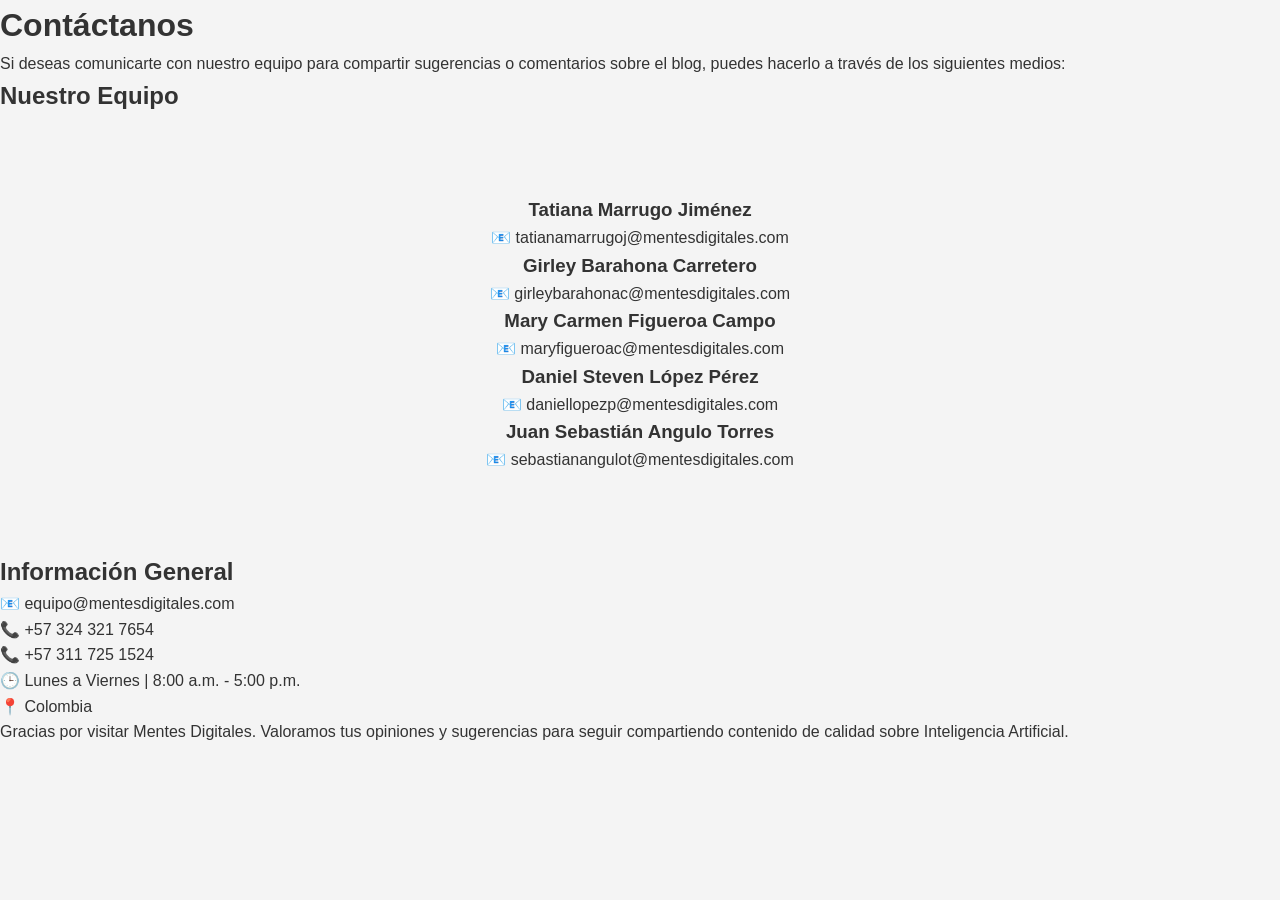
==== contacto.html @ 6fc4d938 "Agrega contenido pagina contacto" ====
<!DOCTYPE html>
<html lang="en">
<head>
    <meta charset="UTF-8">
    <meta name="viewport" content="width=device-width, initial-scale=1.0">
    <title>Contacto - Mentes Digitales</title>
    <link rel="stylesheet" href="css/estilos.css">
</head>

<body>

    <h1>Contáctanos</h1>

    <p class="intro">
        Si deseas comunicarte con nuestro equipo para compartir sugerencias
        o comentarios sobre el blog, puedes hacerlo a través de los siguientes medios:
    </p>

    <h2>Nuestro Equipo</h2>

    <div class="equipo">

        <div class="miembro">
            <h3>Tatiana Marrugo Jiménez</h3>
            <p>📧 tatianamarrugoj@mentesdigitales.com</p>
        </div>

        <div class="miembro">
            <h3>Girley Barahona Carretero</h3>
            <p>📧 girleybarahonac@mentesdigitales.com</p>
        </div>

        <div class="miembro">
            <h3>Mary Carmen Figueroa Campo</h3>
            <p>📧 maryfigueroac@mentesdigitales.com</p>
        </div>

        <div class="miembro">
            <h3>Daniel Steven López Pérez</h3>
            <p>📧 daniellopezp@mentesdigitales.com</p>
        </div>

        <div class="miembro">
            <h3>Juan Sebastián Angulo Torres</h3>
            <p>📧 sebastianangulot@mentesdigitales.com</p>
        </div>

    </div>

    <h2>Información General</h2>

    <div class="info-contacto">
        <p>📧 equipo@mentesdigitales.com</p>
        <p>📞 +57 324 321 7654</p>
        <p>📞 +57 311 725 1524</p>
        <p>🕒 Lunes a Viernes | 8:00 a.m. - 5:00 p.m.</p>
        <p>📍 Colombia</p>
    </div>

    <p class="mensaje-final">
        Gracias por visitar Mentes Digitales. Valoramos tus opiniones
        y sugerencias para seguir compartiendo contenido de calidad
        sobre Inteligencia Artificial.
    </p>

</body>
</html>
---- css/estilos.css ----
/* Elimina márgenes y espacios predeterminados */
* {
    margin: 0;
    padding: 0;
    box-sizing: border-box;
}

/* Estilos generales del cuerpo de la página */
body {
    font-family: Arial, Helvetica, sans-serif;
    background: #f4f4f4;
    color: #333;
    line-height: 1.6;
}

/* Encabezado principal */
header {
    background: #0d47a1;
    color: white;
    padding: 15px;

    /* Mantiene el menú visible al hacer scroll */
    position: sticky;
    top: 0;
    z-index: 1000;
}

/* Título principal */
header h1 {
    text-align: center;
    margin-bottom: 10px;
}

/* Lista del menú */
nav ul {
    list-style: none;
    display: flex;
    justify-content: center;
    gap: 20px;
}

/* Enlaces del menú */
nav a {
    color: white;
    text-decoration: none;
    font-weight: bold;
}

/* Efecto cuando el usuario pasa el mouse */
nav a:hover {
    color: #90caf9;
}

/* Área principal de contenido */
main {
    width: 90%;
    max-width: 1200px;
    margin: auto;
    padding: 30px 0;
}

/* Sección principal con imagen y texto */
.hero {
    display: flex;
    align-items: center;
    gap: 30px;
    margin-bottom: 40px;
}

/* Contenedor de texto */
.texto {
    flex: 1;
}

/* Contenedor de imagen */
.imagen {
    flex: 1;
}

/* Ajusta la imagen al ancho disponible */
.imagen img {
    width: 100%;
    border-radius: 10px;
}

/* Diseño general de las secciones */
section {
    background: white;
    padding: 20px;
    margin-bottom: 20px;
    border-radius: 10px;

    /* Sombra suave */
    box-shadow: 0 2px 8px rgba(0, 0, 0, 0.1);
}

/* Títulos de las secciones */
section h2 {
    color: #0d47a1;
    margin-bottom: 10px;
}

/* Pie de página */
footer {
    background: #0d47a1;
    color: white;
    text-align: center;
    padding: 20px;
    margin-top: 30px;
}

/* sección acerca de nosotros */

.about-us {
    display: flex;
    flex-wrap: wrap;
    gap: 20px;
    justify-content: center;
}

.about-us section {
    flex-basis: 519px;
    display: flex;
    flex-direction: column;
    align-items: center;
}

.about-us section img {
    width: 300px;
}


.equipo {
    max-width: 800px;
    margin: 60px auto;
    padding: 20px;
    text-align: center;
}

.equipo h2 {
    margin-bottom: 30px;
    font-size: 2rem;
}

.lista-equipo {
    list-style: none;
    padding: 0;
    margin: 0;

    display: grid;
    gap: 15px;
}

.lista-equipo li {
    padding: 15px 20px;
    border-radius: 8px;

    font-size: 1.1rem;
    font-weight: 500;

    box-shadow: 0 2px 6px rgba(0, 0, 0, 0.08);
}


footer{
    background:#0d47a1;
    color:white;
    text-align:center;
    padding:20px;
    margin-top:30px;
}

/* Título principal del footer */
footer h3{
    color: #42A5F5; /* Blanco azulado */; /* Dorado */
    font-size: 28px;
}

/* Subtítulo de integrantes */
footer h4{
    color: #90CAF9; /* Verde claro */
    font-size: 22px;
}

/* Diseño adaptable para celulares */
@media(max-width:768px) {

    /* Coloca la imagen debajo del texto */
    .hero {
        flex-direction: column;
    }

    /* Menú vertical para pantallas pequeñas */
    nav ul {
        flex-direction: column;
        text-align: center;
    }

}
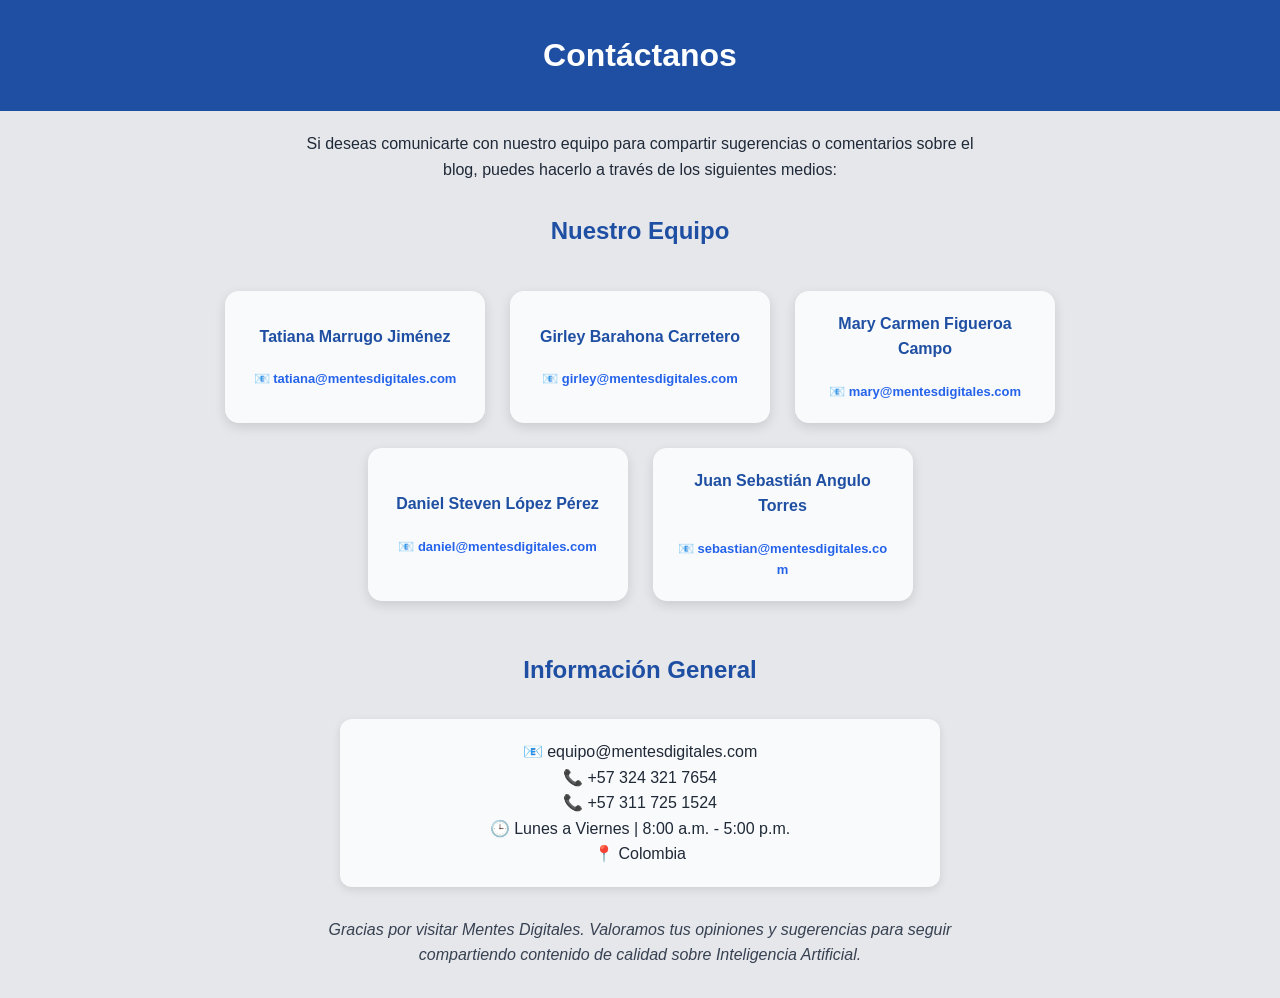
==== commit a8b99685: "Actualiza pagina contacto y dieño" ====
--- a/contacto.html
+++ b/contacto.html
@@ -22,27 +22,27 @@
 
         <div class="miembro">
             <h3>Tatiana Marrugo Jiménez</h3>
-            <p>📧 tatianamarrugoj@mentesdigitales.com</p>
+            <p>📧 tatiana@mentesdigitales.com</p>
         </div>
 
         <div class="miembro">
             <h3>Girley Barahona Carretero</h3>
-            <p>📧 girleybarahonac@mentesdigitales.com</p>
+            <p>📧 girley@mentesdigitales.com</p>
         </div>
 
         <div class="miembro">
             <h3>Mary Carmen Figueroa Campo</h3>
-            <p>📧 maryfigueroac@mentesdigitales.com</p>
+            <p>📧 mary@mentesdigitales.com</p>
         </div>
 
         <div class="miembro">
             <h3>Daniel Steven López Pérez</h3>
-            <p>📧 daniellopezp@mentesdigitales.com</p>
+            <p>📧 daniel@mentesdigitales.com</p>
         </div>
 
         <div class="miembro">
             <h3>Juan Sebastián Angulo Torres</h3>
-            <p>📧 sebastianangulot@mentesdigitales.com</p>
+            <p>📧 sebastian@mentesdigitales.com</p>
         </div>
 
     </div>
--- a/css/estilos.css
+++ b/css/estilos.css
@@ -196,4 +196,103 @@
         text-align: center;
     }
 
-}+}
+/* Diseño Contacto */
+
+* {
+    margin: 0;
+    padding: 0;
+    box-sizing: border-box;
+}
+
+body {
+    font-family: Arial, sans-serif;
+    background-color: #e5e7eb;
+    color: #1f2937;
+    line-height: 1.6;
+}
+
+h1 {
+    text-align: center;
+    background-color: #1f4fa3;
+    color: white;
+    padding: 30px 0;
+    margin-bottom: 20px;
+}
+
+h2 {
+    text-align: center;
+    color: #1f4fa3;
+    margin: 30px 0 20px;
+}
+
+h3 {
+    color: #1f4fa3;
+    margin-bottom: 10px;
+}
+
+.intro {
+    text-align: center;
+    max-width: 700px;
+    margin: 0 auto 30px;
+}
+
+.equipo {
+    max-width: 950px;
+    margin: 0 auto;
+    display: flex;
+    flex-wrap: wrap;
+    justify-content: center;
+    gap: 25px;
+}
+
+.miembro {
+    background-color: #f9fafb;
+    width: 260px;
+    padding: 20px;
+    border-radius: 14px;
+    text-align: center;
+    display: flex;
+    flex-direction: column;
+    justify-content: center;
+    word-wrap: break-word;
+    overflow-wrap: break-word;
+    box-shadow: 0 4px 12px rgba(0,0,0,0.12);
+    transition: transform 0.3s, box-shadow 0.3s;
+}
+
+.miembro:hover {
+    transform: translateY(-8px);
+    box-shadow: 0 8px 18px rgba(0,0,0,0.2);
+}
+
+.miembro h3 {
+    font-size: 16px;
+}
+
+.miembro p {
+    margin-top: 10px;
+    font-size: 13px;
+    color: #2563eb;
+    font-weight: bold;
+    word-break: break-all;
+}
+
+.info-contacto {
+    max-width: 600px;
+    margin: 30px auto;
+    background-color: #f9fafb;
+    padding: 20px;
+    border-radius: 12px;
+    text-align: center;
+    box-shadow: 0 3px 10px rgba(0,0,0,0.1);
+}
+
+.mensaje-final {
+    text-align: center;
+    margin: 30px auto;
+    max-width: 700px;
+    font-style: italic;
+    color: #374151;
+}
+
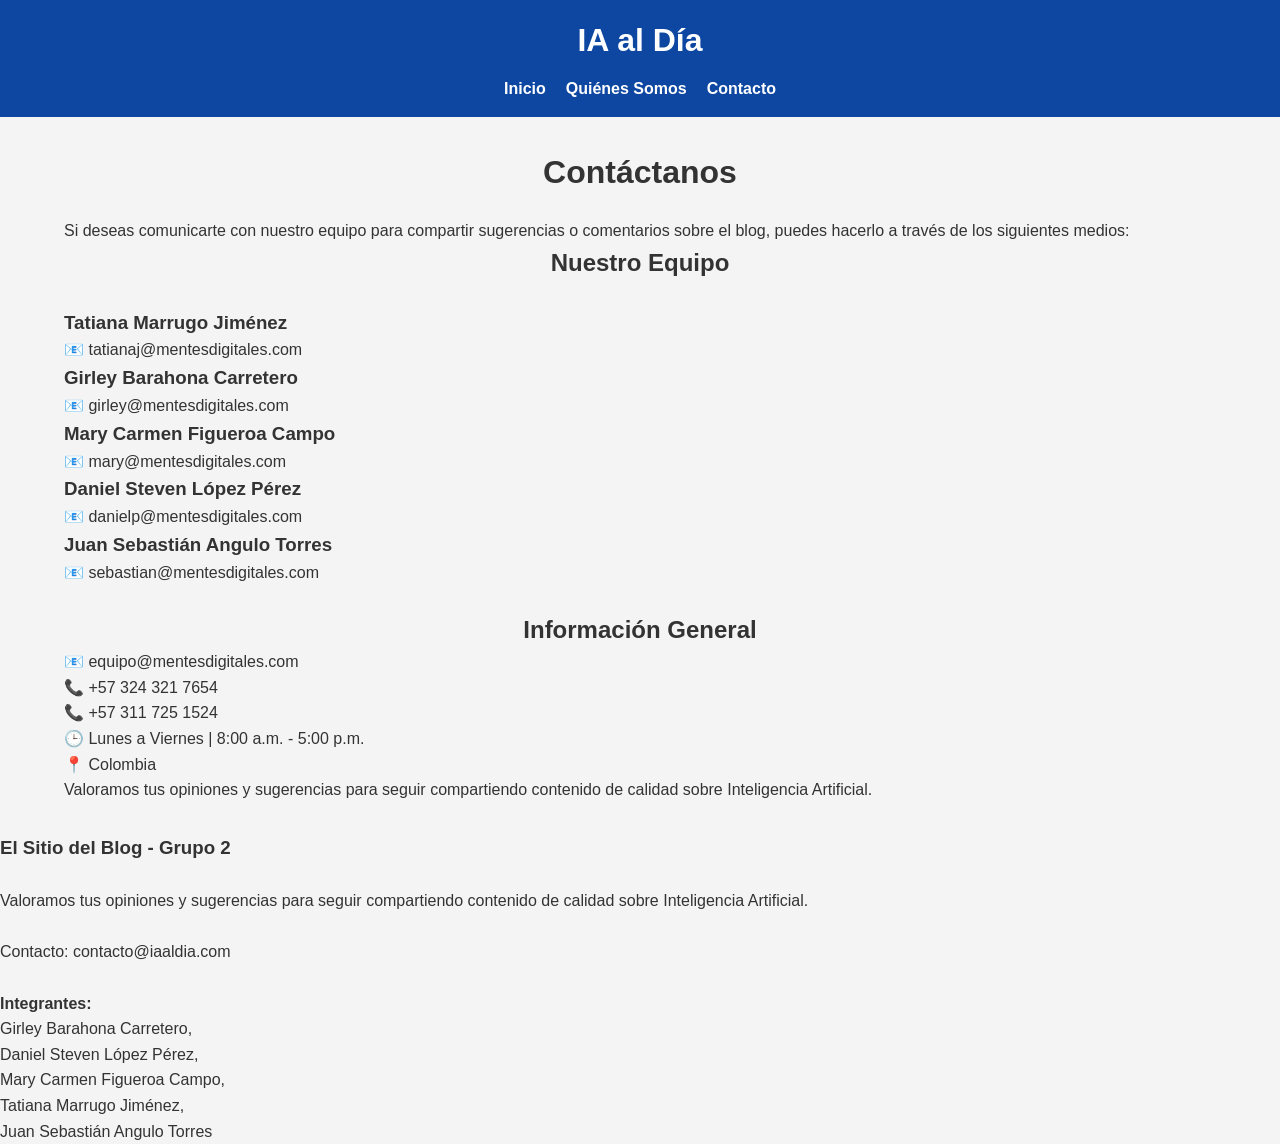
==== commit 3236b32b: "Integracion de trabajo del equipo" ====
--- a/contacto.html
+++ b/contacto.html
@@ -1,67 +1,125 @@
 <!DOCTYPE html>
-<html lang="en">
+<html lang="es">
+
 <head>
     <meta charset="UTF-8">
     <meta name="viewport" content="width=device-width, initial-scale=1.0">
+
     <title>Contacto - Mentes Digitales</title>
+
+    <!-- CSS correcto -->
     <link rel="stylesheet" href="css/estilos.css">
 </head>
 
 <body>
 
-    <h1>Contáctanos</h1>
+    <!-- ===================== HEADER ===================== -->
+    <header>
 
-    <p class="intro">
-        Si deseas comunicarte con nuestro equipo para compartir sugerencias
-        o comentarios sobre el blog, puedes hacerlo a través de los siguientes medios:
-    </p>
+        <h1>IA al Día</h1>
 
-    <h2>Nuestro Equipo</h2>
+        <nav>
+            <ul>
+                <li><a href="index.html">Inicio</a></li>
+                <li><a href="quienes-somos.html">Quiénes Somos</a></li>
+                <li><a href="contacto.html">Contacto</a></li>
+            </ul>
+        </nav>
 
-    <div class="equipo">
+    </header>
 
-        <div class="miembro">
-            <h3>Tatiana Marrugo Jiménez</h3>
-            <p>📧 tatiana@mentesdigitales.com</p>
+    <!-- ===================== CONTENIDO ===================== -->
+    <main>
+
+        <!-- TÍTULO -->
+        <h1 style="text-align:center; margin-bottom:20px;">
+            Contáctanos
+        </h1>
+
+        <!-- INTRO -->
+        <p class="intro">
+            Si deseas comunicarte con nuestro equipo para compartir sugerencias
+            o comentarios sobre el blog, puedes hacerlo a través de los siguientes medios:
+        </p>
+
+        <!-- ===================== EQUIPO ===================== -->
+        <h2 style="text-align:center;">Nuestro Equipo</h2> <br>
+
+        <div class="equipo-contacto">
+
+            <div class="miembro">
+                <h3>Tatiana Marrugo Jiménez</h3>
+                <p>📧 tatianaj@mentesdigitales.com</p>
+            </div>
+
+            <div class="miembro">
+                <h3>Girley Barahona Carretero</h3>
+                <p>📧 girley@mentesdigitales.com</p>
+            </div>
+
+            <div class="miembro">
+                <h3>Mary Carmen Figueroa Campo</h3>
+                <p>📧 mary@mentesdigitales.com</p>
+            </div>
+
+            <div class="miembro">
+                <h3>Daniel Steven López Pérez</h3>
+                <p>📧 danielp@mentesdigitales.com</p>
+            </div>
+
+            <div class="miembro">
+                <h3>Juan Sebastián Angulo Torres</h3>
+                <p>📧 sebastian@mentesdigitales.com</p>
+            </div>
+
+        </div> <br>
+
+        <!-- ===================== INFO ===================== -->
+        <h2 style="text-align:center;">Información General</h2>
+
+        <div class="info-contacto">
+
+            <p>📧 equipo@mentesdigitales.com</p>
+            <p>📞 +57 324 321 7654</p>
+            <p>📞 +57 311 725 1524</p>
+            <p>🕒 Lunes a Viernes | 8:00 a.m. - 5:00 p.m.</p>
+            <p>📍 Colombia</p>
+
         </div>
 
-        <div class="miembro">
-            <h3>Girley Barahona Carretero</h3>
-            <p>📧 girley@mentesdigitales.com</p>
-        </div>
+        <!-- ===================== MENSAJE FINAL ===================== -->
+        <p class="mensaje-final">
+           Valoramos tus opiniones
+            y sugerencias para seguir compartiendo contenido de calidad
+            sobre Inteligencia Artificial.
+        </p>
 
-        <div class="miembro">
-            <h3>Mary Carmen Figueroa Campo</h3>
-            <p>📧 mary@mentesdigitales.com</p>
-        </div>
+    </main>
 
-        <div class="miembro">
-            <h3>Daniel Steven López Pérez</h3>
-            <p>📧 daniel@mentesdigitales.com</p>
-        </div>
+    <!-- ===================== FOOTER ===================== -->
+      <!-- Pie de página -->
+  
+    <footer>
 
-        <div class="miembro">
-            <h3>Juan Sebastián Angulo Torres</h3>
-            <p>📧 sebastian@mentesdigitales.com</p>
-        </div>
+        <h3>El Sitio del Blog - Grupo 2</h3> <br>
 
-    </div>
+        <p>
+            Valoramos tus opiniones y sugerencias para seguir compartiendo contenido de calidad sobre Inteligencia Artificial.
+        </p> <br>
 
-    <h2>Información General</h2>
+        <p>Contacto: contacto@iaaldia.com</p> <br>
 
-    <div class="info-contacto">
-        <p>📧 equipo@mentesdigitales.com</p>
-        <p>📞 +57 324 321 7654</p>
-        <p>📞 +57 311 725 1524</p>
-        <p>🕒 Lunes a Viernes | 8:00 a.m. - 5:00 p.m.</p>
-        <p>📍 Colombia</p>
-    </div>
+        <h4>Integrantes:</h4>
+        <p>
+            Girley Barahona Carretero,<br>
+            Daniel Steven López Pérez,<br>
+            Mary Carmen Figueroa Campo,<br>
+            Tatiana Marrugo Jiménez,<br>
+            Juan Sebastián Angulo Torres<br>
+        </p>
 
-    <p class="mensaje-final">
-        Gracias por visitar Mentes Digitales. Valoramos tus opiniones
-        y sugerencias para seguir compartiendo contenido de calidad
-        sobre Inteligencia Artificial.
-    </p>
+    </footer>
 
 </body>
+
 </html>
--- a/css/estilos.css
+++ b/css/estilos.css
@@ -1,11 +1,11 @@
-/* Elimina márgenes y espacios predeterminados */
+/* ================= RESET ================= */
 * {
     margin: 0;
     padding: 0;
     box-sizing: border-box;
 }
 
-/* Estilos generales del cuerpo de la página */
+/* ================= BODY ================= */
 body {
     font-family: Arial, Helvetica, sans-serif;
     background: #f4f4f4;
@@ -13,25 +13,22 @@
     line-height: 1.6;
 }
 
-/* Encabezado principal */
+/* ================= HEADER ================= */
 header {
     background: #0d47a1;
     color: white;
     padding: 15px;
-
-    /* Mantiene el menú visible al hacer scroll */
     position: sticky;
     top: 0;
     z-index: 1000;
 }
 
-/* Título principal */
 header h1 {
     text-align: center;
     margin-bottom: 10px;
 }
 
-/* Lista del menú */
+/* ================= NAV ================= */
 nav ul {
     list-style: none;
     display: flex;
@@ -39,19 +36,17 @@
     gap: 20px;
 }
 
-/* Enlaces del menú */
 nav a {
     color: white;
     text-decoration: none;
     font-weight: bold;
 }
 
-/* Efecto cuando el usuario pasa el mouse */
 nav a:hover {
     color: #90caf9;
 }
 
-/* Área principal de contenido */
+/* ================= MAIN ================= */
 main {
     width: 90%;
     max-width: 1200px;
@@ -59,109 +54,57 @@
     padding: 30px 0;
 }
 
-/* Sección principal con imagen y texto */
+/* =====================================================
+   ====================== INDEX =========================
+   ===================================================== */
+
+/* HERO (NO TOCAR IMÁGENES) */
 .hero {
     display: flex;
     align-items: center;
     gap: 30px;
     margin-bottom: 40px;
-}
-
-/* Contenedor de texto */
-.texto {
+
+    background: white;
+    padding: 25px;
+    border-radius: 12px;
+    box-shadow: 0 2px 10px rgba(0,0,0,0.1);
+}
+
+.hero .texto,
+.hero .imagen {
     flex: 1;
 }
 
-/* Contenedor de imagen */
-.imagen {
-    flex: 1;
-}
-
-/* Ajusta la imagen al ancho disponible */
-.imagen img {
+.hero img {
     width: 100%;
     border-radius: 10px;
 }
 
-/* Diseño general de las secciones */
+/* 🔥 IMPORTANTE: NO usar section global con flex */
 section {
     background: white;
     padding: 20px;
     margin-bottom: 20px;
     border-radius: 10px;
-
-    /* Sombra suave */
-    box-shadow: 0 2px 8px rgba(0, 0, 0, 0.1);
-}
-
-/* Títulos de las secciones */
-section h2 {
-    color: #0d47a1;
-    margin-bottom: 10px;
-}
-
+    box-shadow: 0 2px 8px rgba(0,0,0,0.1);
+}
+
+/* ================= INDEX FLEX SOLO PARA ESTAS SECCIONES ================= */
+#section-aplicaciones-ia,
+#section-beneficios-ia {
+    display: flex;
+    gap: 20px;
+    align-items: center;
+}
+
+#section-aplicaciones-texto,
+#section-beneficios-texto {
+    flex: 70%;
+}
+
+<<<<<<< Updated upstream
 /* Pie de página */
-footer {
-    background: #0d47a1;
-    color: white;
-    text-align: center;
-    padding: 20px;
-    margin-top: 30px;
-}
-
-/* sección acerca de nosotros */
-
-.about-us {
-    display: flex;
-    flex-wrap: wrap;
-    gap: 20px;
-    justify-content: center;
-}
-
-.about-us section {
-    flex-basis: 519px;
-    display: flex;
-    flex-direction: column;
-    align-items: center;
-}
-
-.about-us section img {
-    width: 300px;
-}
-
-
-.equipo {
-    max-width: 800px;
-    margin: 60px auto;
-    padding: 20px;
-    text-align: center;
-}
-
-.equipo h2 {
-    margin-bottom: 30px;
-    font-size: 2rem;
-}
-
-.lista-equipo {
-    list-style: none;
-    padding: 0;
-    margin: 0;
-
-    display: grid;
-    gap: 15px;
-}
-
-.lista-equipo li {
-    padding: 15px 20px;
-    border-radius: 8px;
-
-    font-size: 1.1rem;
-    font-weight: 500;
-
-    box-shadow: 0 2px 6px rgba(0, 0, 0, 0.08);
-}
-
-
 footer{
     background:#0d47a1;
     color:white;
@@ -170,66 +113,133 @@
     margin-top:30px;
 }
 
-/* Título principal del footer */
-footer h3{
-    color: #42A5F5; /* Blanco azulado */; /* Dorado */
-    font-size: 28px;
-}
-
-/* Subtítulo de integrantes */
-footer h4{
-    color: #90CAF9; /* Verde claro */
-    font-size: 22px;
-}
-
 /* Diseño adaptable para celulares */
-@media(max-width:768px) {
-
-    /* Coloca la imagen debajo del texto */
-    .hero {
-        flex-direction: column;
-    }
-
-    /* Menú vertical para pantallas pequeñas */
-    nav ul {
-        flex-direction: column;
-        text-align: center;
-    }
-
-}
-/* Diseño Contacto */
-
-* {
-    margin: 0;
+@media(max-width:768px){
+=======
+#section-aplicaciones-img,
+#section-beneficios-img {
+    flex: 30%;
+    min-height: 250px;
+    background-size: cover;
+    background-position: center;
+    border-radius: 10px;
+}
+
+/* imágenes index */
+#section-aplicaciones-img {
+    background-image: url("https://thinkupsoft.com/blog/wp-content/uploads/2024/05/IA-para-tu-app_Blog-Nota.png");
+}
+
+#section-beneficios-img {
+    background-image: url("https://grupoinmotion.com/wp-content/uploads/2021/03/inteligencia-artificial-en-retail-beneficios-ai-ia-in-motion.jpg");
+}
+
+/* =====================================================
+   =============== QUIÉNES SOMOS =========
+   ===================================================== */
+
+.about-us {
+    display: grid;
+    grid-template-columns: repeat(2, 1fr);
+    gap: 30px;
+}
+>>>>>>> Stashed changes
+
+/* Tarjetas */
+.about-us section {
+    background: white;
+    padding: 35px;
+    border-radius: 14px;
+    box-shadow: 0 3px 12px rgba(0,0,0,0.12);
+
+    display: flex;
+    flex-direction: column;
+    gap: 20px;
+
+    min-height: 550px;
+}
+
+/* Títulos */
+.about-us section h2 {
+    color: #0d47a1;
+    text-align: center;
+    margin-bottom: 10px;
+}
+
+/* Párrafos */
+.about-us section p {
+    text-align: justify;
+    line-height: 1.8;
+}
+
+/* Listas */
+.about-us section ul {
+    text-align: justify;
+    padding-left: 25px;
+    line-height: 1.8;
+}
+
+/* Imágenes centradas abajo */
+.about-us section img {
+    width: 300px;
+    height: 200px;
+    object-fit: cover;
+
+    border-radius: 12px;
+
+    margin-top: auto;
+    margin-left: auto;
+    margin-right: auto;
+
+    display: block;
+}
+
+/* Tarjeta Nuestro Equipo */
+
+
+.about-us .equipo {
+    grid-column: 1 / 3;
+
+    width: 75%;
+    margin: 0 auto;
+
+    min-height: auto;
+
+    text-align: center;
+}
+
+/* Título */
+.about-us .equipo h2 {
+    text-align: center;
+    margin-bottom: 20px;
+}
+
+/* Lista normal */
+.lista-equipo {
+    list-style: disc;
+    display: inline-block;
+
+    text-align: left;
+
+    padding-left: 30px;
+    margin: 0 auto;
+}
+
+/* Nombres */
+.lista-equipo li {
+    background: none;
+    box-shadow: none;
+    border-radius: 0;
+
     padding: 0;
-    box-sizing: border-box;
-}
-
-body {
-    font-family: Arial, sans-serif;
-    background-color: #e5e7eb;
-    color: #1f2937;
-    line-height: 1.6;
-}
-
-h1 {
-    text-align: center;
-    background-color: #1f4fa3;
-    color: white;
-    padding: 30px 0;
-    margin-bottom: 20px;
-}
-
-h2 {
-    text-align: center;
-    color: #1f4fa3;
-    margin: 30px 0 20px;
-}
-
-h3 {
-    color: #1f4fa3;
     margin-bottom: 10px;
-}
+
+    width: auto;
+    max-width: none;
+}
+/* =====================================================
+   ===================== CONTACTO =======================
+   ===================================================== */
 
 .intro {
     text-align: center;
@@ -237,57 +247,56 @@
     margin: 0 auto 30px;
 }
 
-.equipo {
-    max-width: 950px;
-    margin: 0 auto;
+/* ===================== TARJETAS EQUIPO ===================== */
+.equipo-contacto {
     display: flex;
     flex-wrap: wrap;
     justify-content: center;
-    gap: 25px;
+    gap: 20px;
 }
 
 .miembro {
-    background-color: #f9fafb;
+    background: white;
     width: 260px;
     padding: 20px;
-    border-radius: 14px;
-    text-align: center;
-    display: flex;
-    flex-direction: column;
-    justify-content: center;
-    word-wrap: break-word;
-    overflow-wrap: break-word;
-    box-shadow: 0 4px 12px rgba(0,0,0,0.12);
-    transition: transform 0.3s, box-shadow 0.3s;
+    border-radius: 12px;
+    text-align: center;
+    box-shadow: 0 4px 12px rgba(0,0,0,0.1);
+    transition: 0.3s;
 }
 
 .miembro:hover {
-    transform: translateY(-8px);
-    box-shadow: 0 8px 18px rgba(0,0,0,0.2);
+    transform: translateY(-6px);
 }
 
 .miembro h3 {
-    font-size: 16px;
+    color: #0d47a1;
+    margin-bottom: 10px;
 }
 
 .miembro p {
-    margin-top: 10px;
     font-size: 13px;
     color: #2563eb;
     font-weight: bold;
-    word-break: break-all;
-}
-
+}
+
+/* ===================== INFORMACIÓN GENERAL ===================== */
 .info-contacto {
     max-width: 600px;
     margin: 30px auto;
-    background-color: #f9fafb;
-    padding: 20px;
+    background: white;
+    padding: 25px;
     border-radius: 12px;
-    text-align: center;
     box-shadow: 0 3px 10px rgba(0,0,0,0.1);
-}
-
+
+    text-align: center; /* 👈 CENTRADO TOTAL */
+}
+
+.info-contacto p {
+    margin: 6px 0;
+}
+
+/* ===================== MENSAJE FINAL ===================== */
 .mensaje-final {
     text-align: center;
     margin: 30px auto;
@@ -296,3 +305,37 @@
     color: #374151;
 }
 
+/* =====================================================
+   ===================== FOOTER =========================
+   ===================================================== */
+
+footer {
+    background: #0d47a1;
+    color: white;
+    text-align: center;
+    padding: 20px;
+    margin-top: 30px;
+}
+
+/* =====================================================
+   ================= RESPONSIVE =========================
+   ===================================================== */
+
+@media (max-width: 768px) {
+
+    .hero,
+    #section-aplicaciones-ia,
+    #section-beneficios-ia,
+    .about-us {
+        display: flex;
+        flex-direction: column;
+    }
+
+    .about-us section:last-child {
+        width: 100%;
+    }
+
+    nav ul {
+        flex-direction: column;
+    }
+}
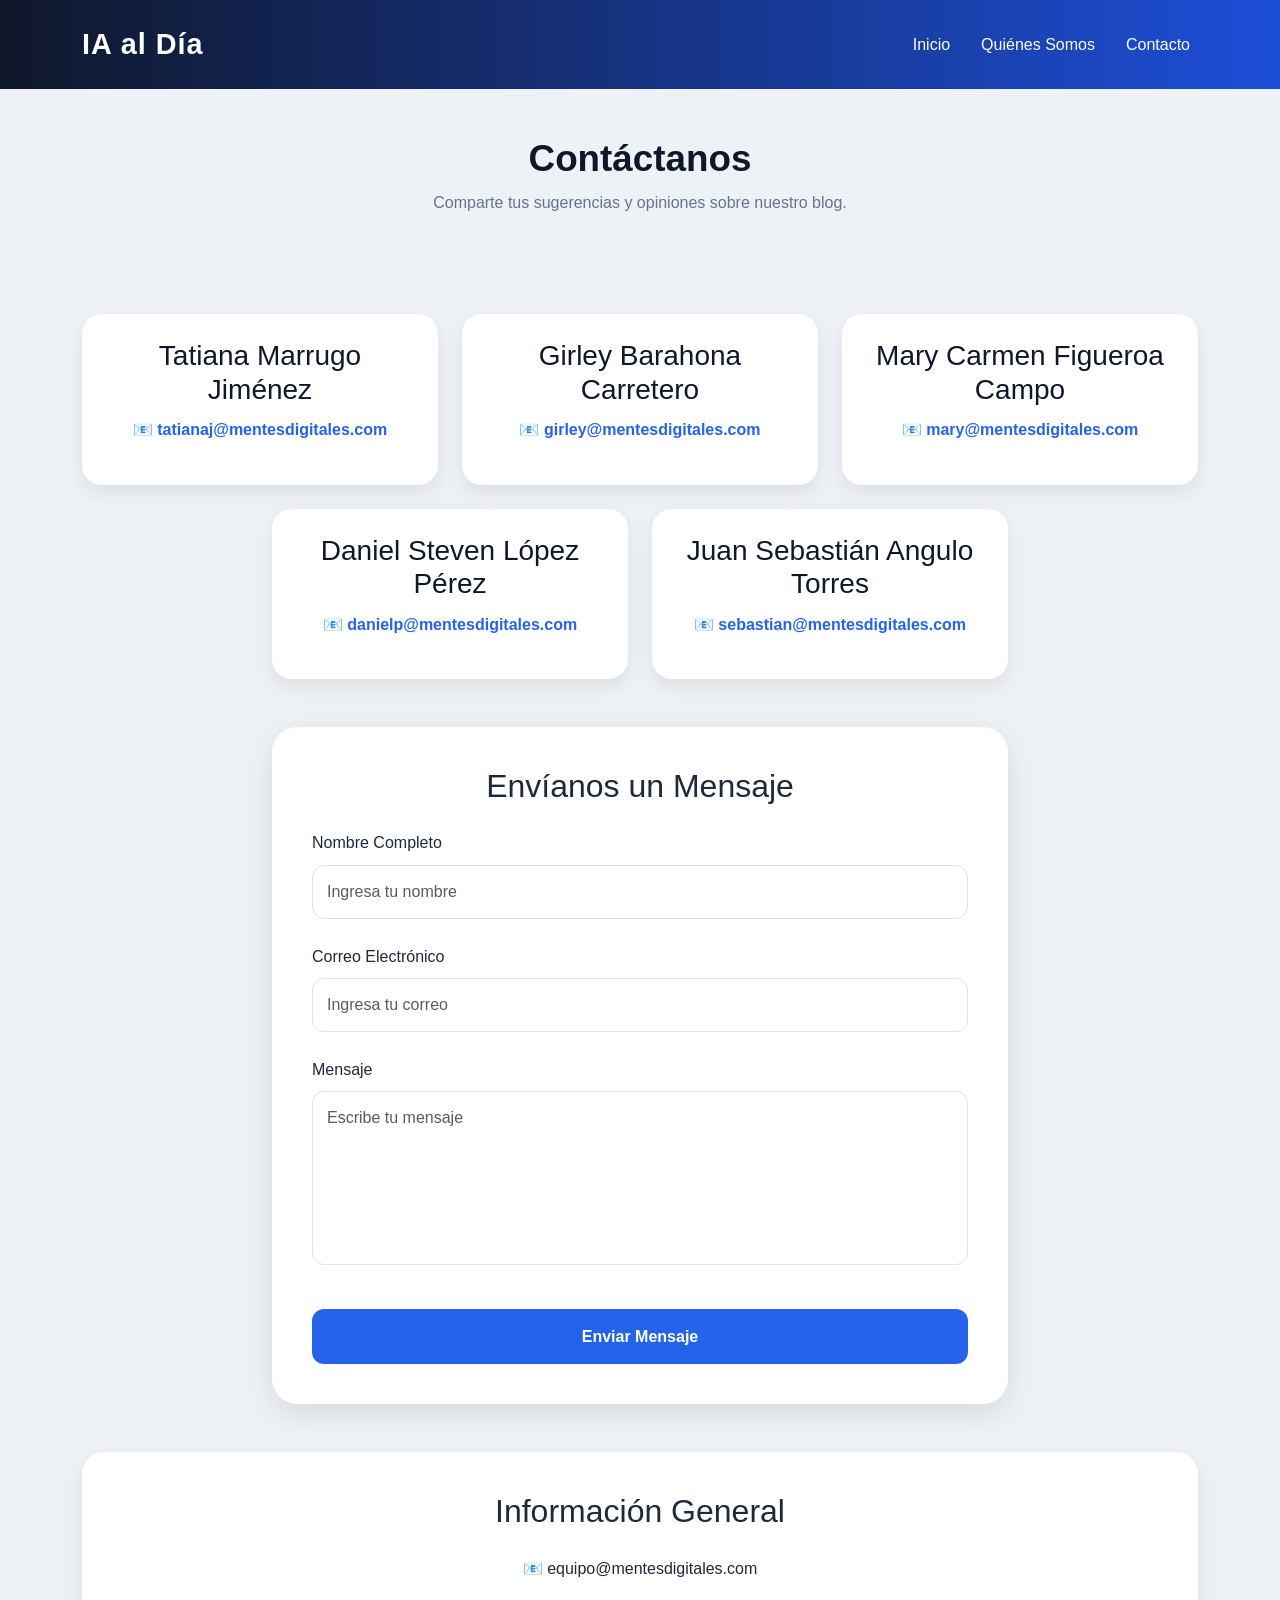
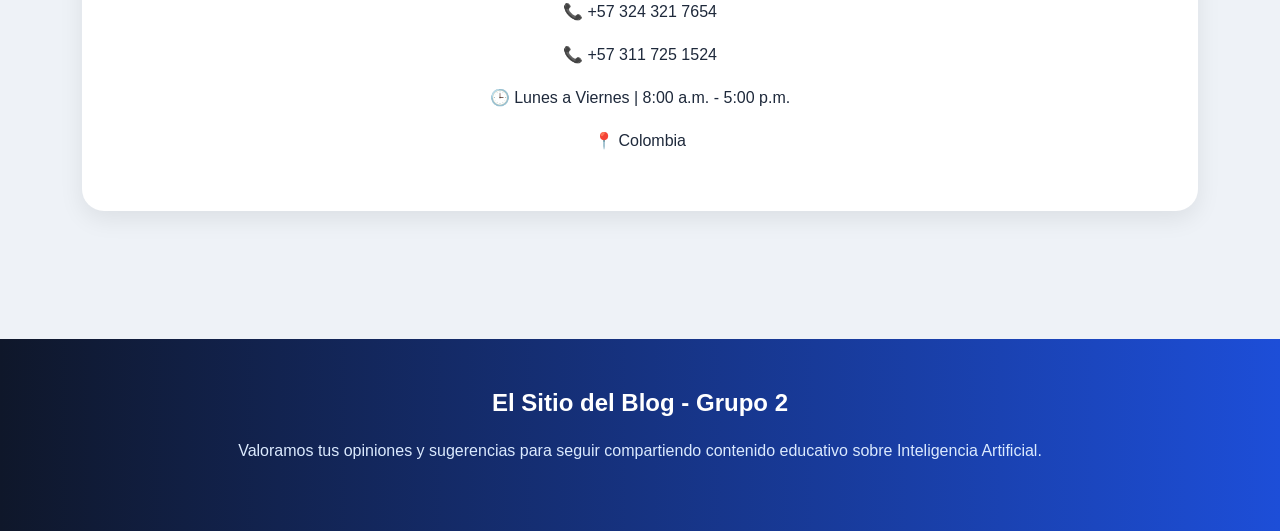
==== commit 83f13abb: "Nuevas solicitudes al proyecto Lab - Refactorización del Blog" ====
--- a/contacto.html
+++ b/contacto.html
@@ -2,124 +2,309 @@
 <html lang="es">
 
 <head>
+
     <meta charset="UTF-8">
+
     <meta name="viewport" content="width=device-width, initial-scale=1.0">
 
-    <title>Contacto - Mentes Digitales</title>
-
-    <!-- CSS correcto -->
+    <title>Contacto - IA al Día</title>
+
+    <!-- Bootstrap -->
+    <link href="https://cdn.jsdelivr.net/npm/bootstrap@5.3.7/dist/css/bootstrap.min.css" rel="stylesheet">
+
+    <!-- CSS -->
     <link rel="stylesheet" href="css/estilos.css">
+
 </head>
 
 <body>
 
-    <!-- ===================== HEADER ===================== -->
-    <header>
-
-        <h1>IA al Día</h1>
-
-        <nav>
-            <ul>
-                <li><a href="index.html">Inicio</a></li>
-                <li><a href="quienes-somos.html">Quiénes Somos</a></li>
-                <li><a href="contacto.html">Contacto</a></li>
-            </ul>
-        </nav>
-
-    </header>
-
-    <!-- ===================== CONTENIDO ===================== -->
-    <main>
-
-        <!-- TÍTULO -->
-        <h1 style="text-align:center; margin-bottom:20px;">
-            Contáctanos
-        </h1>
-
-        <!-- INTRO -->
-        <p class="intro">
-            Si deseas comunicarte con nuestro equipo para compartir sugerencias
-            o comentarios sobre el blog, puedes hacerlo a través de los siguientes medios:
-        </p>
-
-        <!-- ===================== EQUIPO ===================== -->
-        <h2 style="text-align:center;">Nuestro Equipo</h2> <br>
-
-        <div class="equipo-contacto">
-
-            <div class="miembro">
-                <h3>Tatiana Marrugo Jiménez</h3>
-                <p>📧 tatianaj@mentesdigitales.com</p>
-            </div>
-
-            <div class="miembro">
-                <h3>Girley Barahona Carretero</h3>
-                <p>📧 girley@mentesdigitales.com</p>
-            </div>
-
-            <div class="miembro">
-                <h3>Mary Carmen Figueroa Campo</h3>
-                <p>📧 mary@mentesdigitales.com</p>
-            </div>
-
-            <div class="miembro">
-                <h3>Daniel Steven López Pérez</h3>
-                <p>📧 danielp@mentesdigitales.com</p>
-            </div>
-
-            <div class="miembro">
-                <h3>Juan Sebastián Angulo Torres</h3>
-                <p>📧 sebastian@mentesdigitales.com</p>
-            </div>
-
-        </div> <br>
-
-        <!-- ===================== INFO ===================== -->
-        <h2 style="text-align:center;">Información General</h2>
-
-        <div class="info-contacto">
-
-            <p>📧 equipo@mentesdigitales.com</p>
-            <p>📞 +57 324 321 7654</p>
-            <p>📞 +57 311 725 1524</p>
-            <p>🕒 Lunes a Viernes | 8:00 a.m. - 5:00 p.m.</p>
-            <p>📍 Colombia</p>
-
-        </div>
-
-        <!-- ===================== MENSAJE FINAL ===================== -->
-        <p class="mensaje-final">
-           Valoramos tus opiniones
-            y sugerencias para seguir compartiendo contenido de calidad
-            sobre Inteligencia Artificial.
-        </p>
-
-    </main>
-
-    <!-- ===================== FOOTER ===================== -->
-      <!-- Pie de página -->
-  
+    <!-- ================= NAVBAR ================= -->
+    <nav class="navbar navbar-expand-lg navbar-dark">
+
+        <div class="container">
+
+            <a class="navbar-brand" href="#">
+                IA al Día
+            </a>
+
+            <button
+                class="navbar-toggler"
+                type="button"
+                data-bs-toggle="collapse"
+                data-bs-target="#menu">
+
+                <span class="navbar-toggler-icon"></span>
+
+            </button>
+
+            <div class="collapse navbar-collapse" id="menu">
+
+                <ul class="navbar-nav ms-auto">
+
+                    <li class="nav-item">
+                        <a class="nav-link" href="index.html">
+                            Inicio
+                        </a>
+                    </li>
+
+                    <li class="nav-item">
+                        <a class="nav-link" href="quienes-somos.html">
+                            Quiénes Somos
+                        </a>
+                    </li>
+
+                    <li class="nav-item">
+                        <a class="nav-link active" href="contacto.html">
+                            Contacto
+                        </a>
+                    </li>
+
+                </ul>
+
+            </div>
+
+        </div>
+
+    </nav>
+
+    <!-- ================= TITULO ================= -->
+    <section class="py-5">
+
+        <div class="container">
+
+            <div class="section-title">
+
+                <h2>
+                    Contáctanos
+                </h2>
+
+                <p>
+                    Comparte tus sugerencias y opiniones sobre nuestro blog.
+                </p>
+
+            </div>
+
+        </div>
+
+    </section>
+
+    <!-- ================= EQUIPO ================= -->
+    <section class="pb-5">
+
+        <div class="container">
+
+            <div class="row g-4 justify-content-center">
+
+                <div class="col-md-4">
+
+                    <div class="miembro">
+
+                        <h3>
+                            Tatiana Marrugo Jiménez
+                        </h3>
+
+                        <p>
+                            📧 tatianaj@mentesdigitales.com
+                        </p>
+
+                    </div>
+
+                </div>
+
+                <div class="col-md-4">
+
+                    <div class="miembro">
+
+                        <h3>
+                            Girley Barahona Carretero
+                        </h3>
+
+                        <p>
+                            📧 girley@mentesdigitales.com
+                        </p>
+
+                    </div>
+
+                </div>
+
+                <div class="col-md-4">
+
+                    <div class="miembro">
+
+                        <h3>
+                            Mary Carmen Figueroa Campo
+                        </h3>
+
+                        <p>
+                            📧 mary@mentesdigitales.com
+                        </p>
+
+                    </div>
+
+                </div>
+
+                <div class="col-md-4">
+
+                    <div class="miembro">
+
+                        <h3>
+                            Daniel Steven López Pérez
+                        </h3>
+
+                        <p>
+                            📧 danielp@mentesdigitales.com
+                        </p>
+
+                    </div>
+
+                </div>
+
+                <div class="col-md-4">
+
+                    <div class="miembro">
+
+                        <h3>
+                            Juan Sebastián Angulo Torres
+                        </h3>
+
+                        <p>
+                            📧 sebastian@mentesdigitales.com
+                        </p>
+
+                    </div>
+
+                </div>
+
+            </div>
+
+        </div>
+
+    </section>
+
+    <!-- ================= FORMULARIO ================= -->
+    <section class="pb-5">
+
+        <div class="container">
+
+            <div class="row justify-content-center">
+
+                <div class="col-lg-8">
+
+                    <div class="form-box">
+
+                        <h2 class="text-center mb-4">
+                            Envíanos un Mensaje
+                        </h2>
+
+                        <form>
+
+                            <div class="mb-4">
+
+                                <label class="form-label">
+                                    Nombre Completo
+                                </label>
+
+                                <input
+                                    type="text"
+                                    class="form-control"
+                                    placeholder="Ingresa tu nombre"
+                                >
+
+                            </div>
+
+                            <div class="mb-4">
+
+                                <label class="form-label">
+                                    Correo Electrónico
+                                </label>
+
+                                <input
+                                    type="email"
+                                    class="form-control"
+                                    placeholder="Ingresa tu correo"
+                                >
+
+                            </div>
+
+                            <div class="mb-4">
+
+                                <label class="form-label">
+                                    Mensaje
+                                </label>
+
+                                <textarea
+                                    class="form-control"
+                                    rows="6"
+                                    placeholder="Escribe tu mensaje"
+                                ></textarea>
+
+                            </div>
+
+                            <button class="btn-custom w-100">
+                                Enviar Mensaje
+                            </button>
+
+                        </form>
+
+                    </div>
+
+                </div>
+
+            </div>
+
+        </div>
+
+    </section>
+
+    <!-- ================= INFO ================= -->
+    <section class="pb-5">
+
+        <div class="container">
+
+            <div class="info-section text-center">
+
+                <h2 class="mb-4">
+                    Información General
+                </h2>
+
+                <p>📧 equipo@mentesdigitales.com</p>
+
+                <p>📞 +57 324 321 7654</p>
+
+                <p>📞 +57 311 725 1524</p>
+
+                <p>🕒 Lunes a Viernes | 8:00 a.m. - 5:00 p.m.</p>
+
+                <p>📍 Colombia</p>
+
+            </div>
+
+        </div>
+
+    </section>
+
+    <!-- ================= FOOTER ================= -->
     <footer>
 
-        <h3>El Sitio del Blog - Grupo 2</h3> <br>
-
-        <p>
-            Valoramos tus opiniones y sugerencias para seguir compartiendo contenido de calidad sobre Inteligencia Artificial.
-        </p> <br>
-
-        <p>Contacto: contacto@iaaldia.com</p> <br>
-
-        <h4>Integrantes:</h4>
-        <p>
-            Girley Barahona Carretero,<br>
-            Daniel Steven López Pérez,<br>
-            Mary Carmen Figueroa Campo,<br>
-            Tatiana Marrugo Jiménez,<br>
-            Juan Sebastián Angulo Torres<br>
-        </p>
+        <div class="container text-center">
+
+            <h4>
+                El Sitio del Blog - Grupo 2
+            </h4>
+
+            <p>
+                Valoramos tus opiniones y sugerencias para seguir compartiendo
+                contenido educativo sobre Inteligencia Artificial.
+            </p>
+
+        </div>
 
     </footer>
 
+    <!-- Bootstrap JS -->
+    <script src="https://cdn.jsdelivr.net/npm/bootstrap@5.3.7/dist/js/bootstrap.bundle.min.js"></script>
+
 </body>
 
 </html>
--- a/css/estilos.css
+++ b/css/estilos.css
@@ -1,341 +1,228 @@
-/* ================= RESET ================= */
-* {
+/* ===================== GENERAL ===================== */
+
+*{
     margin: 0;
     padding: 0;
     box-sizing: border-box;
 }
 
-/* ================= BODY ================= */
-body {
-    font-family: Arial, Helvetica, sans-serif;
-    background: #f4f4f4;
-    color: #333;
-    line-height: 1.6;
-}
-
-/* ================= HEADER ================= */
-header {
-    background: #0d47a1;
+body{
+    font-family: 'Segoe UI', Tahoma, Geneva, Verdana, sans-serif;
+    background: #eef2f7;
+    color: #1e293b;
+    line-height: 1.7;
+}
+
+/* ===================== NAVBAR ===================== */
+
+.navbar{
+    background: linear-gradient(90deg,#0f172a,#1d4ed8);
+    padding: 15px 0;
+}
+
+.navbar-brand{
+    font-size: 1.8rem;
+    font-weight: bold;
+    letter-spacing: 1px;
+}
+
+.nav-link{
+    color: white !important;
+    font-weight: 500;
+    margin-left: 15px;
+    transition: 0.3s;
+}
+
+.nav-link:hover{
+    color: #93c5fd !important;
+}
+
+/* ===================== HERO ===================== */
+
+.hero{
+    padding: 70px 0;
+}
+
+.hero-box{
+    background: white;
+    border-radius: 25px;
+    overflow: hidden;
+    box-shadow: 0 10px 35px rgba(0,0,0,0.12);
+}
+
+.hero-text{
+    padding: 50px;
+}
+
+.hero-text h1{
+    font-size: 3rem;
+    font-weight: 700;
+    color: #0f172a;
+    margin-bottom: 25px;
+}
+
+.hero-text p{
+    font-size: 1.1rem;
+    color: #475569;
+}
+
+.hero-img img{
+    width: 100%;
+    height: 100%;
+    object-fit: cover;
+}
+
+/* ===================== BOTONES ===================== */
+
+.btn-custom{
+    background: #2563eb;
     color: white;
-    padding: 15px;
-    position: sticky;
-    top: 0;
-    z-index: 1000;
-}
-
-header h1 {
+    padding: 14px 28px;
+    border-radius: 12px;
+    border: none;
+    margin-top: 20px;
+    transition: 0.3s;
+    font-weight: 600;
+}
+
+.btn-custom:hover{
+    background: #1d4ed8;
+    transform: translateY(-3px);
+}
+
+/* ===================== SECCIONES ===================== */
+
+.section-title{
     text-align: center;
+    margin-bottom: 50px;
+}
+
+.section-title h2{
+    font-size: 2.3rem;
+    color: #0f172a;
+    font-weight: 700;
+}
+
+.section-title p{
+    color: #64748b;
+}
+
+/* ===================== CARDS ===================== */
+
+.custom-card{
+    border: none;
+    border-radius: 22px;
+    overflow: hidden;
+    box-shadow: 0 8px 25px rgba(0,0,0,0.08);
+    transition: 0.4s;
+    background: white;
+}
+
+.custom-card:hover{
+    transform: translateY(-8px);
+    box-shadow: 0 15px 35px rgba(0,0,0,0.15);
+}
+
+.custom-card img{
+    height: 240px;
+    object-fit: cover;
+}
+
+.custom-card .card-body{
+    padding: 25px;
+}
+
+.custom-card h3{
+    color: #0f172a;
+    margin-bottom: 15px;
+    font-weight: 700;
+}
+
+.custom-card p{
+    color: #475569;
+}
+
+/* ===================== INFO ===================== */
+
+.info-section{
+    background: white;
+    padding: 40px;
+    border-radius: 22px;
+    box-shadow: 0 8px 25px rgba(0,0,0,0.08);
+}
+
+/* ===================== EQUIPO ===================== */
+
+.miembro{
+    background: white;
+    padding: 25px;
+    border-radius: 20px;
+    text-align: center;
+    box-shadow: 0 8px 20px rgba(0,0,0,0.08);
+    transition: 0.3s;
+}
+
+.miembro:hover{
+    transform: translateY(-6px);
+}
+
+.miembro h3{
+    color: #0f172a;
     margin-bottom: 10px;
 }
 
-/* ================= NAV ================= */
-nav ul {
-    list-style: none;
-    display: flex;
-    justify-content: center;
-    gap: 20px;
-}
-
-nav a {
+.miembro p{
+    color: #2563eb;
+    font-weight: 600;
+}
+
+/* ===================== FORMULARIO ===================== */
+
+.form-box{
+    background: white;
+    padding: 40px;
+    border-radius: 25px;
+    box-shadow: 0 10px 30px rgba(0,0,0,0.1);
+}
+
+.form-control{
+    padding: 14px;
+    border-radius: 12px;
+}
+
+textarea{
+    resize: none;
+}
+
+/* ===================== FOOTER ===================== */
+
+footer{
+    background: linear-gradient(90deg,#0f172a,#1d4ed8);
     color: white;
-    text-decoration: none;
-    font-weight: bold;
-}
-
-nav a:hover {
-    color: #90caf9;
-}
-
-/* ================= MAIN ================= */
-main {
-    width: 90%;
-    max-width: 1200px;
-    margin: auto;
-    padding: 30px 0;
-}
-
-/* =====================================================
-   ====================== INDEX =========================
-   ===================================================== */
-
-/* HERO (NO TOCAR IMÁGENES) */
-.hero {
-    display: flex;
-    align-items: center;
-    gap: 30px;
-    margin-bottom: 40px;
-
-    background: white;
-    padding: 25px;
-    border-radius: 12px;
-    box-shadow: 0 2px 10px rgba(0,0,0,0.1);
-}
-
-.hero .texto,
-.hero .imagen {
-    flex: 1;
-}
-
-.hero img {
-    width: 100%;
-    border-radius: 10px;
-}
-
-/* 🔥 IMPORTANTE: NO usar section global con flex */
-section {
-    background: white;
-    padding: 20px;
+    margin-top: 80px;
+    padding: 50px 0;
+}
+
+footer h4{
     margin-bottom: 20px;
-    border-radius: 10px;
-    box-shadow: 0 2px 8px rgba(0,0,0,0.1);
-}
-
-/* ================= INDEX FLEX SOLO PARA ESTAS SECCIONES ================= */
-#section-aplicaciones-ia,
-#section-beneficios-ia {
-    display: flex;
-    gap: 20px;
-    align-items: center;
-}
-
-#section-aplicaciones-texto,
-#section-beneficios-texto {
-    flex: 70%;
-}
-
-<<<<<<< Updated upstream
-/* Pie de página */
-footer{
-    background:#0d47a1;
-    color:white;
-    text-align:center;
-    padding:20px;
-    margin-top:30px;
-}
-
-/* Diseño adaptable para celulares */
+    font-weight: 700;
+}
+
+footer p{
+    color: #dbeafe;
+}
+
+/* ===================== RESPONSIVE ===================== */
+
 @media(max-width:768px){
-=======
-#section-aplicaciones-img,
-#section-beneficios-img {
-    flex: 30%;
-    min-height: 250px;
-    background-size: cover;
-    background-position: center;
-    border-radius: 10px;
-}
-
-/* imágenes index */
-#section-aplicaciones-img {
-    background-image: url("https://thinkupsoft.com/blog/wp-content/uploads/2024/05/IA-para-tu-app_Blog-Nota.png");
-}
-
-#section-beneficios-img {
-    background-image: url("https://grupoinmotion.com/wp-content/uploads/2021/03/inteligencia-artificial-en-retail-beneficios-ai-ia-in-motion.jpg");
-}
-
-/* =====================================================
-   =============== QUIÉNES SOMOS =========
-   ===================================================== */
-
-.about-us {
-    display: grid;
-    grid-template-columns: repeat(2, 1fr);
-    gap: 30px;
-}
->>>>>>> Stashed changes
-
-/* Tarjetas */
-.about-us section {
-    background: white;
-    padding: 35px;
-    border-radius: 14px;
-    box-shadow: 0 3px 12px rgba(0,0,0,0.12);
-
-    display: flex;
-    flex-direction: column;
-    gap: 20px;
-
-    min-height: 550px;
-}
-
-/* Títulos */
-.about-us section h2 {
-    color: #0d47a1;
-    text-align: center;
-    margin-bottom: 10px;
-}
-
-/* Párrafos */
-.about-us section p {
-    text-align: justify;
-    line-height: 1.8;
-}
-
-/* Listas */
-.about-us section ul {
-    text-align: justify;
-    padding-left: 25px;
-    line-height: 1.8;
-}
-
-/* Imágenes centradas abajo */
-.about-us section img {
-    width: 300px;
-    height: 200px;
-    object-fit: cover;
-
-    border-radius: 12px;
-
-    margin-top: auto;
-    margin-left: auto;
-    margin-right: auto;
-
-    display: block;
-}
-
-/* Tarjeta Nuestro Equipo */
-
-
-.about-us .equipo {
-    grid-column: 1 / 3;
-
-    width: 75%;
-    margin: 0 auto;
-
-    min-height: auto;
-
-    text-align: center;
-}
-
-/* Título */
-.about-us .equipo h2 {
-    text-align: center;
-    margin-bottom: 20px;
-}
-
-/* Lista normal */
-.lista-equipo {
-    list-style: disc;
-    display: inline-block;
-
-    text-align: left;
-
-    padding-left: 30px;
-    margin: 0 auto;
-}
-
-/* Nombres */
-.lista-equipo li {
-    background: none;
-    box-shadow: none;
-    border-radius: 0;
-
-    padding: 0;
-    margin-bottom: 10px;
-
-    width: auto;
-    max-width: none;
-}
-/* =====================================================
-   ===================== CONTACTO =======================
-   ===================================================== */
-
-.intro {
-    text-align: center;
-    max-width: 700px;
-    margin: 0 auto 30px;
-}
-
-/* ===================== TARJETAS EQUIPO ===================== */
-.equipo-contacto {
-    display: flex;
-    flex-wrap: wrap;
-    justify-content: center;
-    gap: 20px;
-}
-
-.miembro {
-    background: white;
-    width: 260px;
-    padding: 20px;
-    border-radius: 12px;
-    text-align: center;
-    box-shadow: 0 4px 12px rgba(0,0,0,0.1);
-    transition: 0.3s;
-}
-
-.miembro:hover {
-    transform: translateY(-6px);
-}
-
-.miembro h3 {
-    color: #0d47a1;
-    margin-bottom: 10px;
-}
-
-.miembro p {
-    font-size: 13px;
-    color: #2563eb;
-    font-weight: bold;
-}
-
-/* ===================== INFORMACIÓN GENERAL ===================== */
-.info-contacto {
-    max-width: 600px;
-    margin: 30px auto;
-    background: white;
-    padding: 25px;
-    border-radius: 12px;
-    box-shadow: 0 3px 10px rgba(0,0,0,0.1);
-
-    text-align: center; /* 👈 CENTRADO TOTAL */
-}
-
-.info-contacto p {
-    margin: 6px 0;
-}
-
-/* ===================== MENSAJE FINAL ===================== */
-.mensaje-final {
-    text-align: center;
-    margin: 30px auto;
-    max-width: 700px;
-    font-style: italic;
-    color: #374151;
-}
-
-/* =====================================================
-   ===================== FOOTER =========================
-   ===================================================== */
-
-footer {
-    background: #0d47a1;
-    color: white;
-    text-align: center;
-    padding: 20px;
-    margin-top: 30px;
-}
-
-/* =====================================================
-   ================= RESPONSIVE =========================
-   ===================================================== */
-
-@media (max-width: 768px) {
-
-    .hero,
-    #section-aplicaciones-ia,
-    #section-beneficios-ia,
-    .about-us {
-        display: flex;
-        flex-direction: column;
+
+    .hero-text{
+        padding: 30px;
     }
 
-    .about-us section:last-child {
-        width: 100%;
+    .hero-text h1{
+        font-size: 2rem;
     }
 
-    nav ul {
-        flex-direction: column;
-    }
-}+}
+
